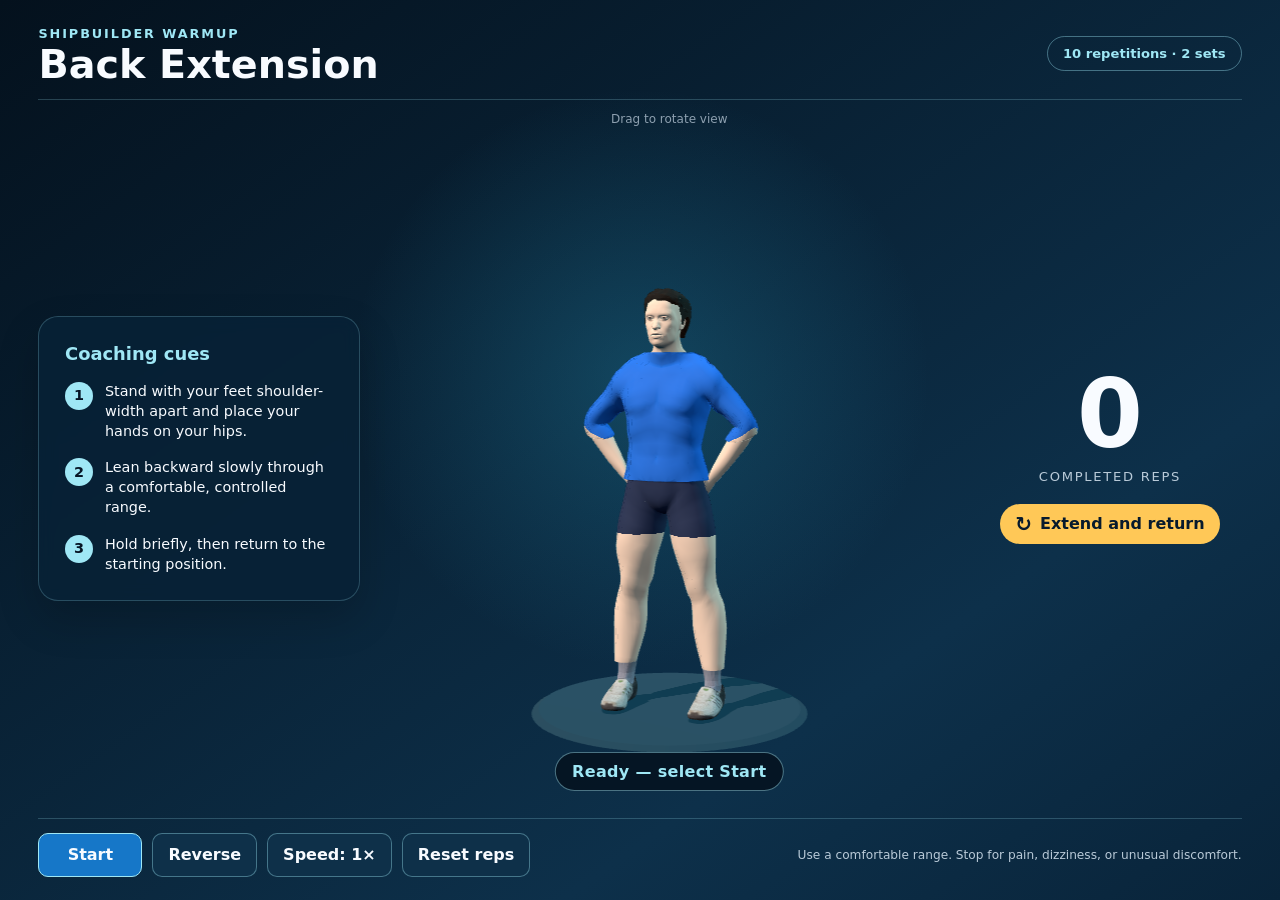
==== back-extension.html @ 3ce58b49 "Add squat and back extension exercises" ====
<!doctype html>
<html lang="en">
<head>
  <meta charset="utf-8">
  <meta name="viewport" content="width=device-width, initial-scale=1, viewport-fit=cover">
  <meta name="theme-color" content="#061525">
  <title>Shipbuilder Warmup — Back Extension</title>
  <style>
    :root {
      color-scheme: dark;
      font-family: "Segoe UI", system-ui, -apple-system, BlinkMacSystemFont, sans-serif;
      --navy-950: #04111d;
      --navy-900: #061b2d;
      --navy-800: #0a2941;
      --navy-700: #103a58;
      --cyan-300: #9fe7f5;
      --cyan-400: #50c4e7;
      --blue-500: #1677c8;
      --gold: #ffc857;
      --white: #f8fbff;
      --muted: #b9cad8;
      --panel: rgba(8, 34, 54, .87);
      --line: rgba(159, 231, 245, .22);
    }

    * { box-sizing: border-box; }
    html, body { width: 100%; min-width: 320px; min-height: 100%; margin: 0; }
    body {
      min-height: 100dvh;
      overflow: hidden;
      color: var(--white);
      background:
        radial-gradient(circle at 50% 42%, rgba(34, 130, 163, .36), transparent 35%),
        linear-gradient(145deg, var(--navy-950), #0d304a 72%, #09243a);
    }
    button { font: inherit; }

    .app {
      height: 100dvh;
      display: grid;
      grid-template-rows: auto minmax(0, 1fr) auto;
      padding: clamp(14px, 1.8vw, 28px) clamp(16px, 3vw, 48px);
    }

    header, footer {
      display: flex;
      align-items: center;
      justify-content: space-between;
      gap: 18px;
    }
    header { padding-bottom: 14px; border-bottom: 1px solid var(--line); }
    footer { padding-top: 14px; border-top: 1px solid var(--line); }
    .eyebrow {
      text-decoration: none;
      color: var(--cyan-300);
      font-weight: 750;
      font-size: clamp(.75rem, 1vw, .92rem);
      letter-spacing: .15em;
      text-transform: uppercase;
    }
    h1 { margin: 3px 0 0; font-size: clamp(1.9rem, 3.1vw, 3.5rem); line-height: 1; }
    .badge {
      flex: 0 0 auto;
      padding: 9px 15px;
      border: 1px solid rgba(159, 231, 245, .4);
      border-radius: 999px;
      color: var(--cyan-300);
      font-weight: 700;
      font-size: clamp(.82rem, 1vw, 1rem);
    }

    main {
      min-height: 0;
      display: grid;
      grid-template-columns: minmax(220px, .88fr) minmax(420px, 1.55fr) minmax(190px, .72fr);
      gap: clamp(14px, 2vw, 32px);
      align-items: center;
    }
    .panel {
      position: relative;
      z-index: 8;
      padding: clamp(18px, 2vw, 28px);
      border: 1px solid var(--line);
      border-radius: 20px;
      background: var(--panel);
      box-shadow: 0 18px 42px rgba(0, 0, 0, .18);
      backdrop-filter: blur(8px);
    }
    .panel h2 { margin: 0 0 18px; color: var(--cyan-300); font-size: clamp(1.1rem, 1.4vw, 1.45rem); }
    .cue { display: grid; grid-template-columns: 29px 1fr; gap: 11px; margin: 17px 0; font-size: clamp(.9rem, 1.12vw, 1.1rem); line-height: 1.38; }
    .cue:last-child { margin-bottom: 0; }
    .num { width: 28px; height: 28px; display: grid; place-items: center; border-radius: 50%; background: var(--cyan-300); color: #061525; font-weight: 850; }

    .stage {
      position: relative;
      min-width: 0;
      height: 100%;
      min-height: 420px;
      overflow: visible;
      isolation: isolate;
    }
    .three-stage { position: absolute; inset: 0; overflow: hidden; border-radius: 18px; }
    .three-stage canvas { width: 100%; height: 100%; display: block; touch-action: none; }
    .three-stage::after {
      content: "Drag to rotate view";
      position: absolute; top: 12px; left: 50%; transform: translateX(-50%);
      color: rgba(185, 202, 216, .75); font-size: .75rem; white-space: nowrap;
      pointer-events: none;
    }
    .render-error { margin: 30% auto 0; max-width: 340px; color: var(--gold); text-align: center; line-height: 1.5; }
    .ready-overlay {
      position: absolute;
      left: 50%; bottom: clamp(16px, 3vh, 38px);
      z-index: 9;
      transform: translateX(-50%);
      padding: 9px 16px;
      border: 1px solid rgba(159, 231, 245, .45);
      border-radius: 999px;
      background: rgba(4, 17, 29, .82);
      color: var(--cyan-300);
      font-weight: 700;
      letter-spacing: .02em;
      white-space: nowrap;
      transition: opacity .22s ease, transform .22s ease;
    }
    .has-started .ready-overlay { opacity: 0; transform: translate(-50%, 8px); }

    .rep { position: relative; z-index: 8; text-align: center; }
    .count { font-size: clamp(4.6rem, 7.4vw, 7rem); font-weight: 850; line-height: .85; font-variant-numeric: tabular-nums; }
    .label { margin-top: 14px; color: var(--muted); font-size: .82rem; letter-spacing: .13em; text-transform: uppercase; }
    .direction { display: inline-flex; align-items: center; gap: 8px; margin-top: 20px; padding: 10px 15px; border-radius: 999px; background: var(--gold); color: #071a2d; font-weight: 800; }
    .direction::before { content: "↻"; font-size: 1.25em; line-height: 1; }
    .reverse-mode .direction::before { content: "↺"; }

    .controls { display: flex; flex-wrap: wrap; gap: 10px; }
    button {
      min-height: 44px;
      padding: 9px 15px;
      border: 1px solid rgba(159, 231, 245, .38);
      border-radius: 10px;
      background: #0e3049;
      color: var(--white);
      font-weight: 700;
      cursor: pointer;
      transition: background .15s ease, border-color .15s ease, transform .15s ease;
    }
    button:hover { background: #164765; border-color: rgba(159, 231, 245, .72); }
    button:active { transform: translateY(1px); }
    button:focus-visible { outline: 3px solid var(--gold); outline-offset: 2px; }
    .primary { min-width: 104px; border-color: var(--cyan-300); background: var(--blue-500); }
    .primary:hover { background: #1d8ddd; }
    .safety { max-width: 540px; color: var(--muted); font-size: clamp(.76rem, .92vw, .88rem); line-height: 1.35; text-align: right; }
    .sr-only { position: absolute; width: 1px; height: 1px; padding: 0; margin: -1px; overflow: hidden; clip: rect(0,0,0,0); white-space: nowrap; border: 0; }

    @media (max-width: 1020px) {
      main { grid-template-columns: minmax(190px, .9fr) minmax(380px, 1.55fr); }
      .rep { position: absolute; right: clamp(18px, 3vw, 40px); top: 105px; }
      .count { font-size: clamp(3.8rem, 8vw, 5.2rem); }
      .direction { margin-top: 12px; }
      .safety { max-width: 340px; }
    }
    @media (max-width: 720px) {
      body { overflow: auto; }
      .app { min-height: 100dvh; height: auto; }
      header { align-items: flex-start; }
      .badge { max-width: 145px; text-align: center; }
      main { min-height: 590px; grid-template-columns: 1fr; }
      .panel { display: none; }
      .stage { min-height: 590px; }
      .rep { top: 102px; right: 18px; }
      footer { align-items: flex-start; flex-direction: column; }
      .controls { width: 100%; display: grid; grid-template-columns: repeat(2, minmax(0, 1fr)); }
      .safety { max-width: none; text-align: left; }
    }
    @media (max-height: 670px) and (min-width: 721px) {
      .app { padding-top: 10px; padding-bottom: 10px; }
      header { padding-bottom: 8px; }
      footer { padding-top: 8px; }
      .panel { padding: 16px; }
      .cue { margin: 10px 0; }
    }
    @media (prefers-reduced-motion: reduce) {
      button, .ready-overlay, .guide { transition: none; }
    }
  </style>
</head>
<body>
  <div class="app" id="app">
    <header>
      <div>
        <a class="eyebrow" href="index.html">Shipbuilder Warmup</a>
        <h1 id="exercise-title">Back Extension</h1>
      </div>
      <div class="badge" id="rep-guidance">10 repetitions · 2 sets</div>
    </header>

    <main>
      <section class="panel" aria-labelledby="coaching-title">
        <h2 id="coaching-title">Coaching cues</h2>
        <div id="cue-list"></div>
      </section>

      <section class="stage" id="stage" aria-label="Exercise demonstration">
        <div class="three-stage" id="three-stage" role="img" aria-label="Three-dimensional adult model demonstrating a standing back extension"></div>
        <div class="ready-overlay" id="status">Ready — select Start</div>
      </section>

      <section class="rep" aria-label="Repetition status">
        <div class="count" id="count" aria-live="polite">0</div>
        <div class="label">Completed reps</div>
        <div class="direction" id="direction">Extend and return</div>
      </section>
    </main>

    <footer>
      <div class="controls" aria-label="Exercise controls">
        <button class="primary" id="toggle" type="button">Start</button>
        <button id="reverse" type="button">Reverse</button>
        <button id="speed" type="button">Speed: 1×</button>
        <button id="reset" type="button">Reset reps</button>
      </div>
      <div class="safety" id="safety-message">Use a comfortable range. Stop for pain, dizziness, or unusual discomfort.</div>
    </footer>
    <div class="sr-only" id="announcement" aria-live="polite"></div>
  </div>

  <script type="text/plain" id="retired-2d-controller">
    (() => {
      // Exercise-specific content and motion constants are kept together so a
      // later exercise can reuse the shell, controls, and timing controller.
      const exercise = {
        id: 'big-arm-circles',
        title: 'Big Arm Circles',
        repsPerDirection: 10,
        secondsPerRep: 4,
        speeds: [0.6, 1, 1.4],
        cues: [
          'Stand tall with feet shoulder-width apart.',
          'Keep arms long and shoulders relaxed.',
          'Use smooth, controlled circles through a comfortable range.'
        ],
        safety: 'Use a comfortable range. Stop for pain, dizziness, or unusual discomfort.'
      };

      const app = document.getElementById('app');
      const stage = document.getElementById('stage');
      const motionSpace = document.getElementById('motion-space');
      const leftArm = document.getElementById('left-arm');
      const rightArm = document.getElementById('right-arm');
      const torsoCore = document.getElementById('torso-core');
      const armSegments = {
        left: {
          upper: document.getElementById('left-upper'), forearm: document.getElementById('left-forearm'), hand: document.getElementById('left-hand'),
          shoulder: { x: 408, y: 466 }, outward: -1
        },
        right: {
          upper: document.getElementById('right-upper'), forearm: document.getElementById('right-forearm'), hand: document.getElementById('right-hand'),
          shoulder: { x: 592, y: 466 }, outward: 1
        }
      };

      // Paint the sleeve roots beneath the torso. This gives the upper body
      // a continuous silhouette; only forearms emerge from their cuffs.
      torsoCore.insertBefore(rightArm, torsoCore.firstChild);
      torsoCore.insertBefore(leftArm, torsoCore.firstChild);
      const count = document.getElementById('count');
      const directionLabel = document.getElementById('direction');
      const status = document.getElementById('status');
      const announcement = document.getElementById('announcement');
      const toggle = document.getElementById('toggle');
      const reverse = document.getElementById('reverse');
      const speed = document.getElementById('speed');
      const reset = document.getElementById('reset');

      const speeds = exercise.speeds;
      const baseSecondsPerRep = exercise.secondsPerRep;
      let speedIndex = 1;
      let started = false;
      let running = false;
      let direction = 1;
      let angle = 0;
      let distanceSinceRep = 0;
      let reps = 0;
      let lastTime = performance.now();

      document.getElementById('exercise-title').textContent = exercise.title;
      document.getElementById('rep-guidance').textContent = `${exercise.repsPerDirection} repetitions each direction`;
      document.getElementById('safety-message').textContent = exercise.safety;
      document.getElementById('cue-list').innerHTML = exercise.cues.map((cue, index) =>
        `<div class="cue"><span class="num">${index + 1}</span><span>${cue}</span></div>`
      ).join('');

      function resizeModel() {
        const rect = stage.getBoundingClientRect();
        const scale = Math.min(rect.height / 1400, rect.width / 1000, 0.52);
        motionSpace.style.setProperty('--model-scale', Math.max(scale, 0.18).toFixed(4));
      }

      function setPose() {
        const normalized = ((angle % 360) + 360) % 360;
        const phase = normalized * Math.PI / 180;
        const leftCircle = 62 * Math.sin(phase);
        const rightCircle = 62 * Math.sin(phase + Math.PI);
        const torsoRoll = 4.4 * Math.sin(phase);
        const torsoShift = 12 * Math.sin(phase);

        // The body and both shoulders are one hierarchy. Arms rotate around
        // their actual shoulder centres while the torso gently shifts and
        // rolls with the alternating freestyle rhythm from the reference.
        torsoCore.setAttribute('transform', `translate(${torsoShift} 0) rotate(${torsoRoll} 500 790)`);
        // Each arm is drawn from its shoulder through its elbow to its hand.
        // This endpoint model cannot shift a limb independently of its joint.
        const drawArm = (arm, sweep) => {
          const radians = sweep * Math.PI / 180;
          const shoulder = arm.shoulder;
          const elbow = {
            x: shoulder.x + (arm.outward * 145 * Math.cos(radians)),
            y: shoulder.y - (145 * Math.sin(radians))
          };
          const hand = {
            x: shoulder.x + (arm.outward * 305 * Math.cos(radians)),
            y: shoulder.y - (305 * Math.sin(radians))
          };
          const line = (element, start, end) => {
            element.setAttribute('x1', start.x); element.setAttribute('y1', start.y);
            element.setAttribute('x2', end.x); element.setAttribute('y2', end.y);
          };
          line(arm.upper, shoulder, elbow);
          line(arm.forearm, elbow, hand);
          arm.hand.setAttribute('cx', hand.x); arm.hand.setAttribute('cy', hand.y);
        };
        drawArm(armSegments.left, leftCircle);
        drawArm(armSegments.right, rightCircle);

        const leftBehind = Math.cos(phase) < 0;
        const rightBehind = !leftBehind;
        leftArm.classList.toggle('behind', leftBehind);
        rightArm.classList.toggle('behind', rightBehind);
      }

      function renderTime(now) {
        const delta = Math.min((now - lastTime) / 1000, 0.08);
        lastTime = now;
        if (running) {
          const degreesPerSecond = 360 / (baseSecondsPerRep / speeds[speedIndex]);
          const travel = degreesPerSecond * delta;
          angle += travel * direction;
          distanceSinceRep += travel;
          while (distanceSinceRep >= 360) {
            distanceSinceRep -= 360;
            reps += 1;
            count.textContent = reps;
            announcement.textContent = `Repetition ${reps} complete`;
          }
          setPose();
        }
        requestAnimationFrame(renderTime);
      }

      function setRunning(next) {
        if (!started) {
          started = true;
          app.classList.add('has-started');
        }
        running = next;
        toggle.textContent = running ? 'Pause' : 'Resume';
        status.textContent = running ? 'Exercise in progress' : 'Paused';
        announcement.textContent = running ? 'Exercise started' : 'Exercise paused';
      }

      toggle.addEventListener('click', () => setRunning(!running));
      reverse.addEventListener('click', () => {
        direction *= -1;
        distanceSinceRep = 0;
        const isForward = direction === 1;
        app.classList.toggle('reverse-mode', !isForward);
        directionLabel.textContent = isForward ? 'Forward circles' : 'Backward circles';
        announcement.textContent = isForward ? 'Forward direction selected' : 'Reverse direction selected';
      });
      speed.addEventListener('click', () => {
        speedIndex = (speedIndex + 1) % speeds.length;
        speed.textContent = `Speed: ${speeds[speedIndex]}×`;
        announcement.textContent = `Speed ${speeds[speedIndex]} times`;
      });
      reset.addEventListener('click', () => {
        reps = 0;
        distanceSinceRep = 0;
        count.textContent = '0';
        announcement.textContent = 'Repetition count reset';
      });

      document.addEventListener('keydown', (event) => {
        if (event.code === 'Space') { event.preventDefault(); toggle.click(); }
        else if (event.key.toLowerCase() === 'r') reverse.click();
        else if (event.key.toLowerCase() === 'f') document.documentElement.requestFullscreen?.();
      });
      window.addEventListener('resize', resizeModel);
      new ResizeObserver(resizeModel).observe(stage);
      resizeModel();
      setPose();
      requestAnimationFrame(renderTime);

      // Minimal diagnostic surface used by the POC's browser verification.
      // Upper-arm start points share the torso transform with their shoulder
      // anchors. This reports the actual endpoint error in model coordinates.
      window.__warmupPOC = {
        exercise,
        state: () => ({ started, running, direction, speed: speeds[speedIndex], reps, angle, distanceSinceRep }),
        setAngle: value => { angle = Number(value) || 0; setPose(); },
        connectionCheck: () => ({
          connected: [armSegments.left, armSegments.right].every(arm =>
            Math.abs(Number(arm.upper.getAttribute('x1')) - arm.shoulder.x) < .001 &&
            Math.abs(Number(arm.upper.getAttribute('y1')) - arm.shoulder.y) < .001
          ),
          maxShoulderGapPx: Math.max(...[armSegments.left, armSegments.right].map(arm => Math.hypot(
            Number(arm.upper.getAttribute('x1')) - arm.shoulder.x,
            Number(arm.upper.getAttribute('y1')) - arm.shoulder.y
          ))),
          torsoMovesWithArms: true,
          shoulderAnchors: ['left-arm → left shoulder', 'right-arm → right shoulder']
        })
      };
    })();
  </script>
  <script type="module" src="back-extension-app.js"></script>
</body>
</html>
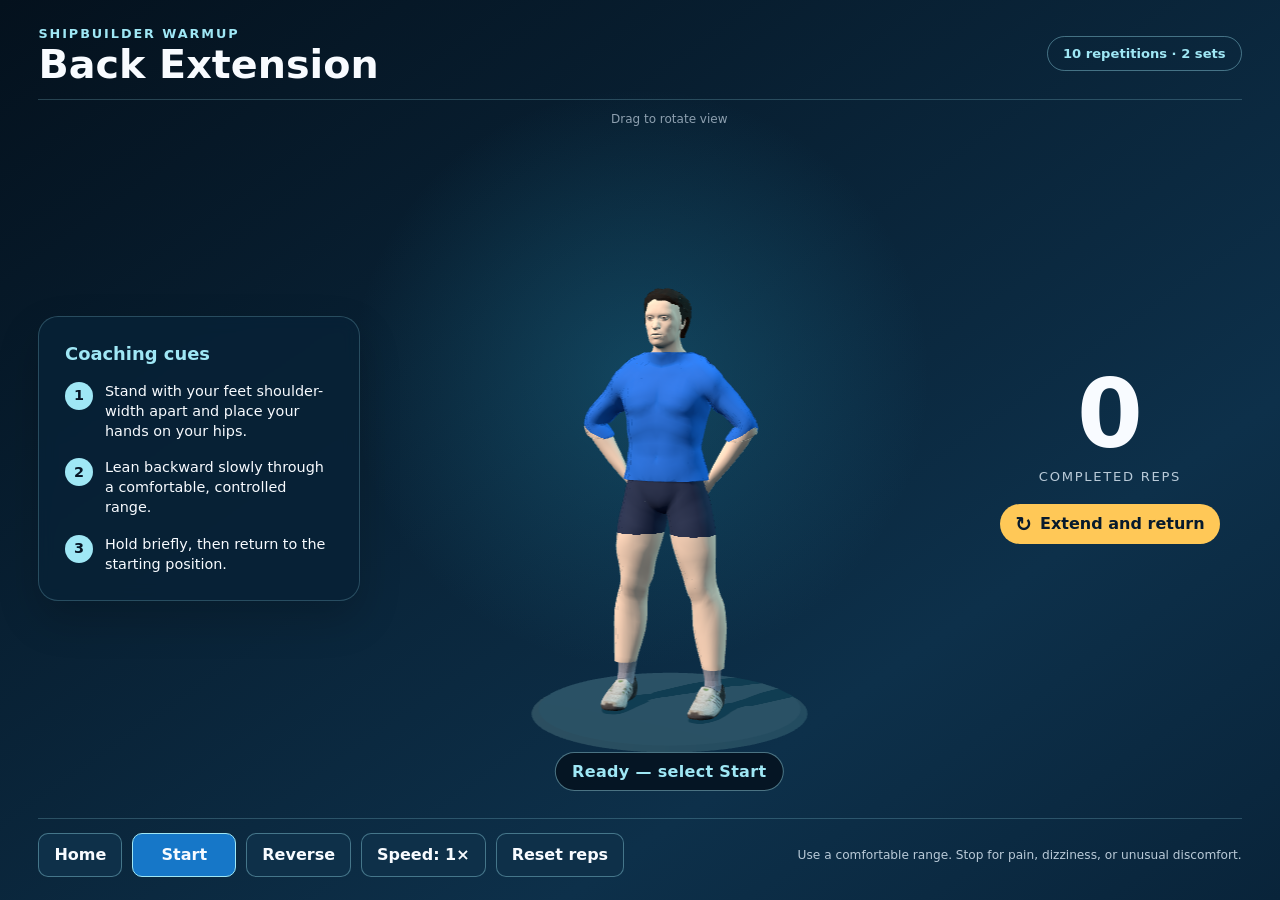
==== commit 3a00b7d6: "Add Home buttons to exercise pages" ====
--- a/back-extension.html
+++ b/back-extension.html
@@ -33,7 +33,7 @@
         radial-gradient(circle at 50% 42%, rgba(34, 130, 163, .36), transparent 35%),
         linear-gradient(145deg, var(--navy-950), #0d304a 72%, #09243a);
     }
-    button { font: inherit; }
+    button, .home-button { font: inherit; }
 
     .app {
       height: 100dvh;
@@ -133,7 +133,10 @@
     .reverse-mode .direction::before { content: "↺"; }
 
     .controls { display: flex; flex-wrap: wrap; gap: 10px; }
-    button {
+    button, .home-button {
+      display: inline-flex;
+      align-items: center;
+      justify-content: center;
       min-height: 44px;
       padding: 9px 15px;
       border: 1px solid rgba(159, 231, 245, .38);
@@ -142,11 +145,12 @@
       color: var(--white);
       font-weight: 700;
       cursor: pointer;
+      text-decoration: none;
       transition: background .15s ease, border-color .15s ease, transform .15s ease;
     }
-    button:hover { background: #164765; border-color: rgba(159, 231, 245, .72); }
-    button:active { transform: translateY(1px); }
-    button:focus-visible { outline: 3px solid var(--gold); outline-offset: 2px; }
+    button:hover, .home-button:hover { background: #164765; border-color: rgba(159, 231, 245, .72); }
+    button:active, .home-button:active { transform: translateY(1px); }
+    button:focus-visible, .home-button:focus-visible { outline: 3px solid var(--gold); outline-offset: 2px; }
     .primary { min-width: 104px; border-color: var(--cyan-300); background: var(--blue-500); }
     .primary:hover { background: #1d8ddd; }
     .safety { max-width: 540px; color: var(--muted); font-size: clamp(.76rem, .92vw, .88rem); line-height: 1.35; text-align: right; }
@@ -214,6 +218,7 @@
 
     <footer>
       <div class="controls" aria-label="Exercise controls">
+        <a class="home-button" href="index.html">Home</a>
         <button class="primary" id="toggle" type="button">Start</button>
         <button id="reverse" type="button">Reverse</button>
         <button id="speed" type="button">Speed: 1×</button>
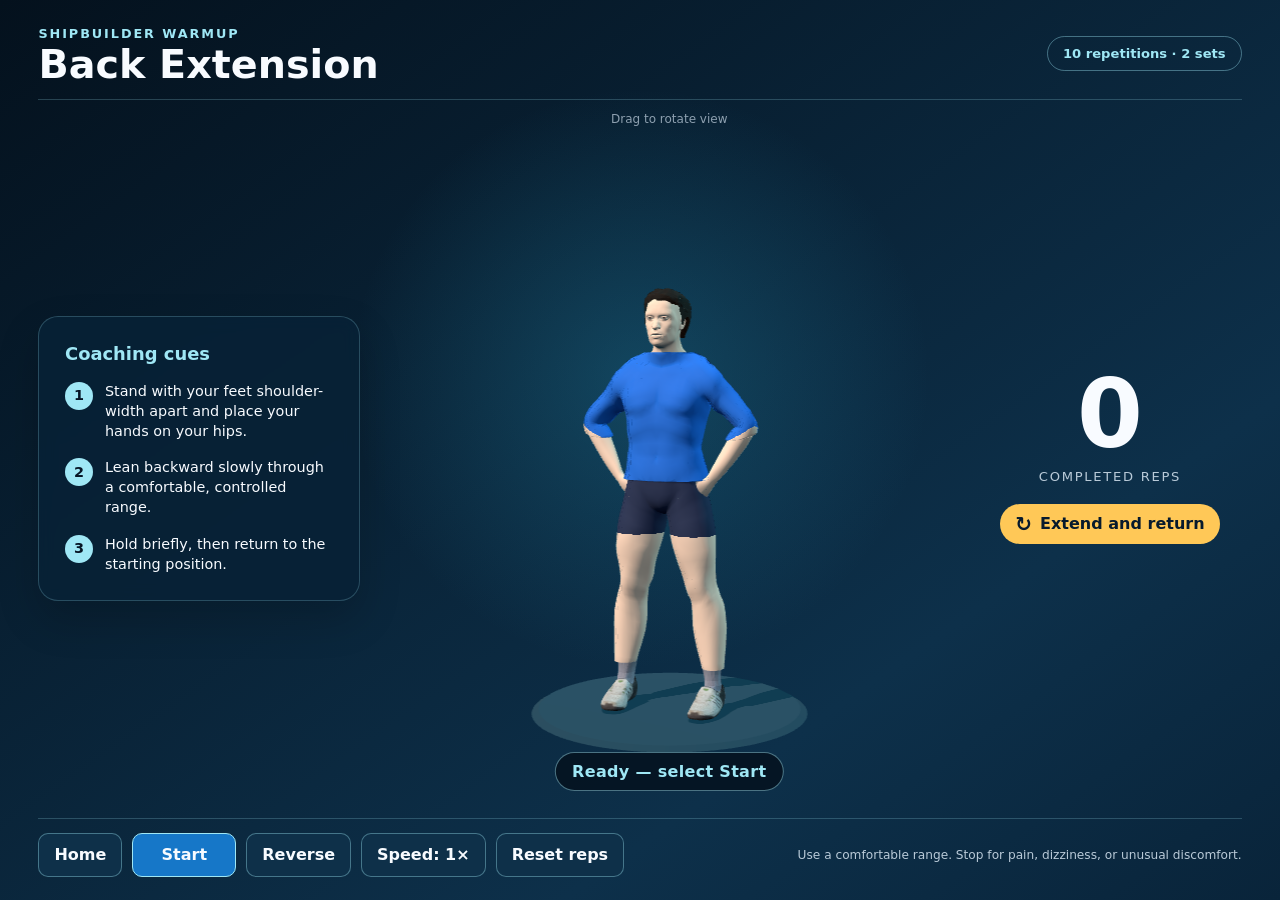
==== commit e40de11b: "Keep squat and back-extension arms clear of body" ====
--- a/back-extension.html
+++ b/back-extension.html
@@ -427,6 +427,6 @@
       };
     })();
   </script>
-  <script type="module" src="back-extension-app.js"></script>
+  <script type="module" src="back-extension-app.js?v=body-clearance-3"></script>
 </body>
 </html>
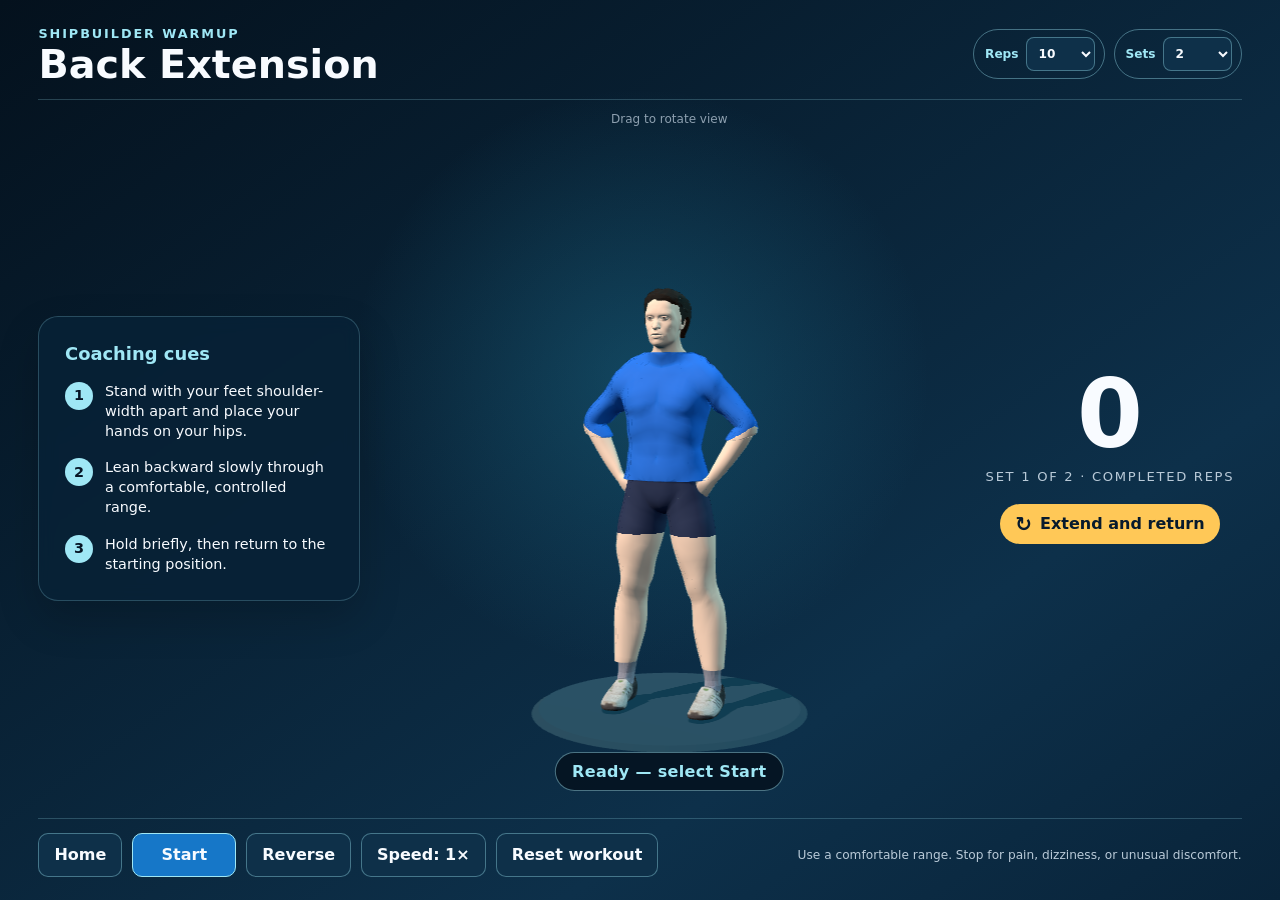
==== commit 0a675234: "Add persistent exercise targets and automatic completion" ====
--- a/back-extension.html
+++ b/back-extension.html
@@ -5,6 +5,7 @@
   <meta name="viewport" content="width=device-width, initial-scale=1, viewport-fit=cover">
   <meta name="theme-color" content="#061525">
   <title>Shipbuilder Warmup — Back Extension</title>
+  <link rel="stylesheet" href="exercise-settings.css?v=1">
   <style>
     :root {
       color-scheme: dark;
@@ -195,7 +196,10 @@
         <a class="eyebrow" href="index.html">Shipbuilder Warmup</a>
         <h1 id="exercise-title">Back Extension</h1>
       </div>
-      <div class="badge" id="rep-guidance">10 repetitions · 2 sets</div>
+      <div class="workout-settings" aria-label="Exercise targets">
+        <label class="setting-field">Reps <select id="target-reps" aria-label="Target repetitions"></select></label>
+        <label class="setting-field">Sets <select id="target-sets" aria-label="Target sets"></select></label>
+      </div>
     </header>
 
     <main>
@@ -211,7 +215,7 @@
 
       <section class="rep" aria-label="Repetition status">
         <div class="count" id="count" aria-live="polite">0</div>
-        <div class="label">Completed reps</div>
+        <div class="label" id="progress-label">Set 1 of 2 · completed reps</div>
         <div class="direction" id="direction">Extend and return</div>
       </section>
     </main>
@@ -222,7 +226,7 @@
         <button class="primary" id="toggle" type="button">Start</button>
         <button id="reverse" type="button">Reverse</button>
         <button id="speed" type="button">Speed: 1×</button>
-        <button id="reset" type="button">Reset reps</button>
+        <button id="reset" type="button">Reset workout</button>
       </div>
       <div class="safety" id="safety-message">Use a comfortable range. Stop for pain, dizziness, or unusual discomfort.</div>
     </footer>
@@ -427,6 +431,6 @@
       };
     })();
   </script>
-  <script type="module" src="back-extension-app.js?v=body-clearance-3"></script>
+  <script type="module" src="back-extension-app.js?v=targets-1"></script>
 </body>
 </html>
--- a/exercise-settings.css
+++ b/exercise-settings.css
@@ -0,0 +1,36 @@
+.workout-settings {
+  display: flex;
+  align-items: center;
+  gap: 9px;
+  flex: 0 0 auto;
+}
+.setting-field {
+  display: grid;
+  grid-template-columns: auto auto;
+  align-items: center;
+  gap: 7px;
+  padding: 7px 9px 7px 11px;
+  border: 1px solid rgba(159, 231, 245, .4);
+  border-radius: 999px;
+  color: #9fe7f5;
+  font-size: clamp(.76rem, .92vw, .9rem);
+  font-weight: 750;
+  white-space: nowrap;
+}
+.setting-field select {
+  min-width: 52px;
+  min-height: 34px;
+  padding: 3px 22px 3px 8px;
+  border: 1px solid rgba(159, 231, 245, .38);
+  border-radius: 8px;
+  background: #0e3049;
+  color: #f8fbff;
+  font: inherit;
+  cursor: pointer;
+}
+.setting-field select:focus-visible { outline: 3px solid #ffc857; outline-offset: 2px; }
+@media (max-width: 720px) {
+  .workout-settings { gap: 6px; }
+  .setting-field { grid-template-columns: 1fr; gap: 2px; padding: 6px 8px; border-radius: 12px; text-align: center; }
+  .setting-field select { min-width: 58px; }
+}
